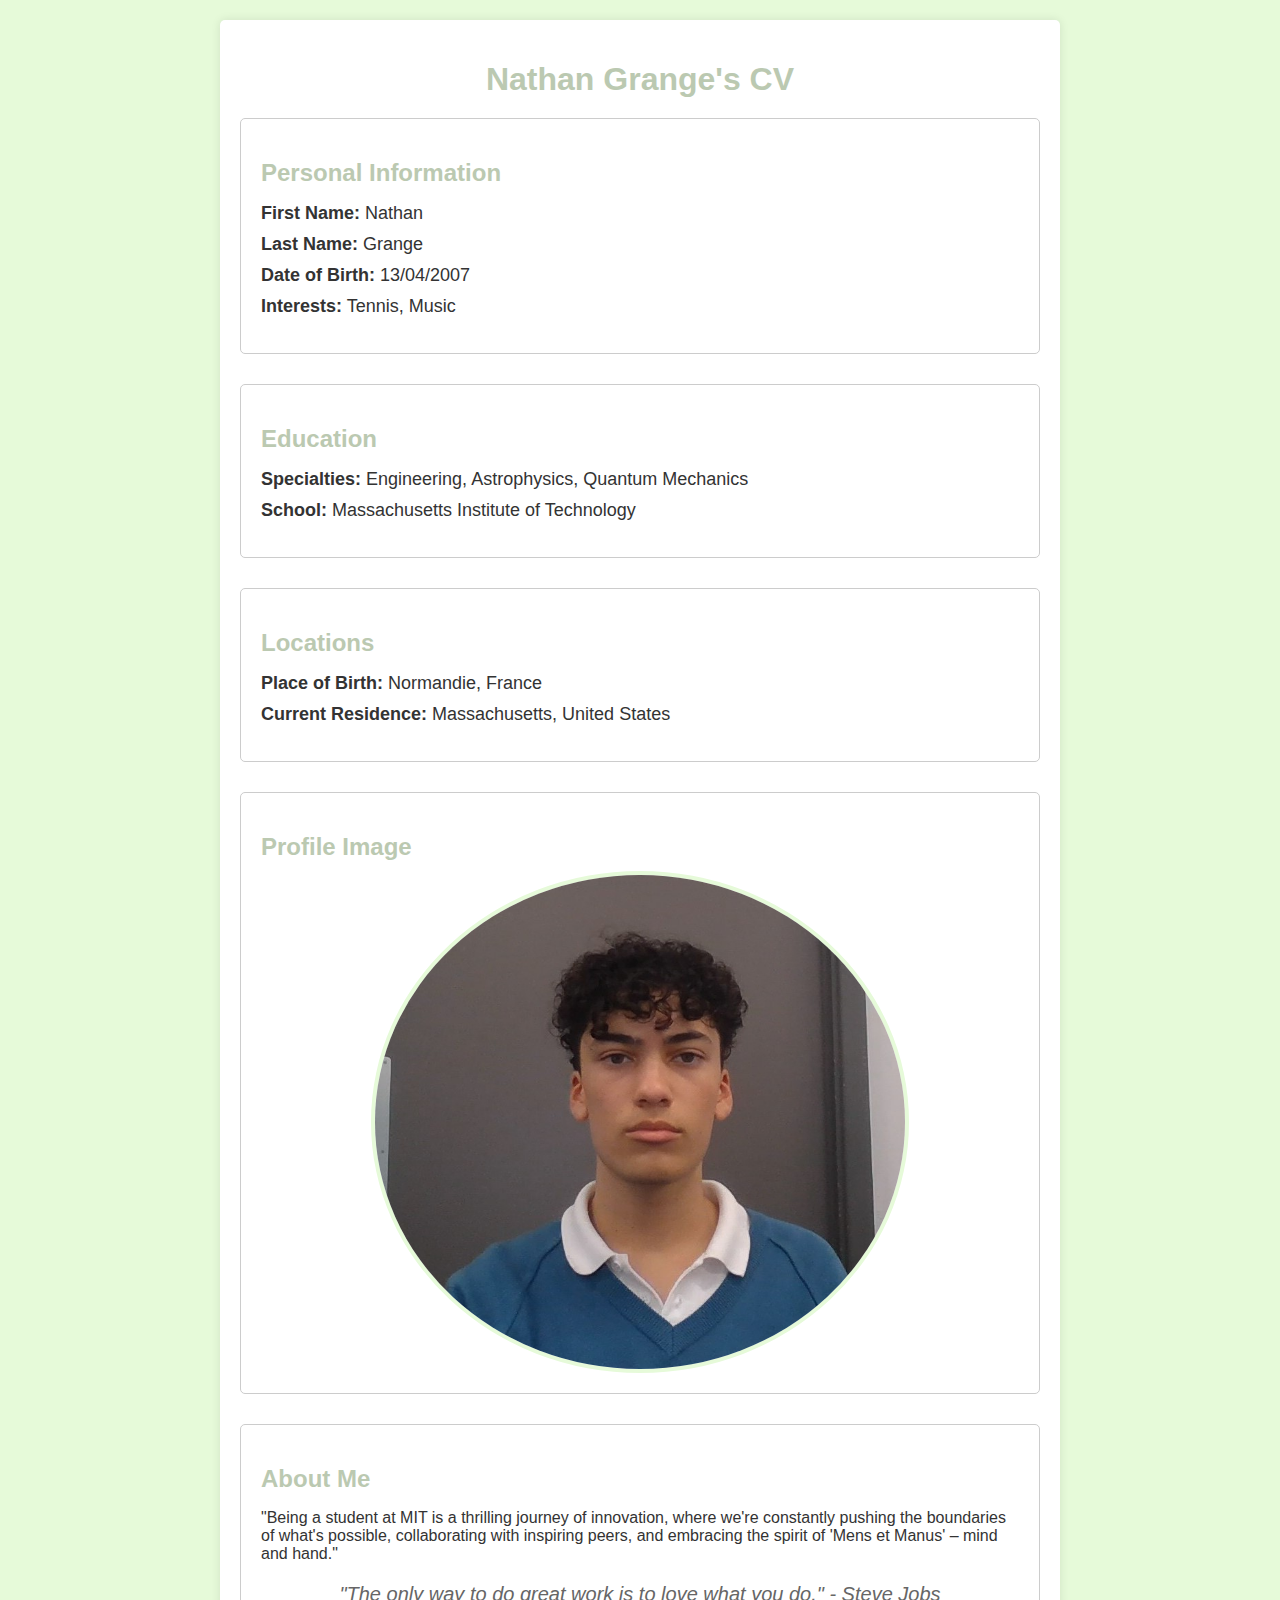
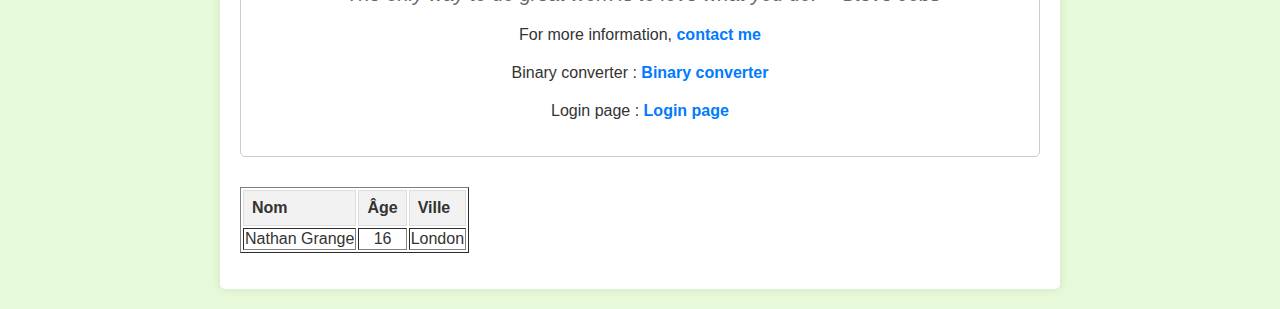
==== index.html @ 71c50f1a "Update index.html" ====
<!DOCTYPE html>
<html>
<head>
    <title>Nathan Grange's CV</title>
    <link rel="stylesheet" type="text/css" href="style.css">
</head>
<body>
    <div class="cv-container">
        <h1>Nathan Grange's CV</h1>

        <!-- Section Personal Information -->
        <div class="section">
            <h2>Personal Information</h2>
            <ul>
                <li><strong>First Name:</strong> Nathan</li>
                <li><strong>Last Name:</strong> Grange</li>
                <li><strong>Date of Birth:</strong> 13/04/2007</li>
                <li><strong>Interests:</strong> Tennis, Music</li>
            </ul>
        </div>

        <!-- Section Education -->
        <div class="section">
            <h2>Education</h2>
            <ul>
                <li><strong>Specialties:</strong> Engineering, Astrophysics, Quantum Mechanics</li>
                <li><strong>School:</strong> Massachusetts Institute of Technology</li>
            </ul>
        </div>

        <!-- Section Locations -->
        <div class="section">
            <h2>Locations</h2>
            <ul>
                <li><strong>Place of Birth:</strong> Normandie, France</li>
                <li><strong>Current Residence:</strong> Massachusetts, United States</li>
            </ul>
        </div>

        <!-- Section Profile Image -->
        <div class="section">
            <h2>Profile Image</h2>
            <img class="profile-image" src="WIN_20230929_15_43_24_Pro.jpg" alt="Nathan Grange's Profile Image">
        </div>

        <!-- Section About Me -->
        <div class="section bg-color-section">
            <h2>About Me</h2>
            <p>"Being a student at MIT is a thrilling journey of innovation, where we're constantly pushing the boundaries of what's possible, collaborating with inspiring peers, and embracing the spirit of 'Mens et Manus' – mind and hand."</p>
            <p class="quote">"The only way to do great work is to love what you do." - Steve Jobs</p>
            <p class="cv-link a">For more information, <a href="https://forms.gle/RkjoxZdDaxjKXzFV6">contact me</a>
            <p class="cv-link a">Binary converter : <a href="https://oonathanoo.github.io/Convertisseur-binaire/">Binary converter</a>
            <p class="cv-link a">Login page : <a href="login.html/">Login page</a></p>
        </div>
        <!-- Section table -->
        <div class="table">
                <table border="1">
        <tr>
            <th>Nom</th>
            <th>Âge</th>
            <th>Ville</th>
        </tr>
        <tr>
            <td>Nathan Grange</td>
            <td>16</td>
            <td>London</td>
        </tr>

    </table>
        </div>
</body>
</html></p>
---- style.css ----
/* Style for the body of the page */
body {
    font-family: 'Helvetica', sans-serif;
    margin: 0;
    padding: 0;
    background-color: #e6fad9;
    color: #333;
}

/* Style for the main container */
.cv-container {
    max-width: 800px;
    margin: 20px auto;
    padding: 20px;
    background-color: #fff;
    border-radius: 5px;
    box-shadow: 0 0 10px rgba(0, 0, 0, 0.1);
}

/* Style for the title */
h1 {
    color: #bbc9b1;
    font-size: 32px;
    text-align: center;
    margin-bottom: 20px;
}

/* Style for sections */
.section {
    margin-bottom: 30px;
    padding: 20px;
    border: 1px solid #ccc;
    border-radius: 5px;
    background-color: ##bbc9b1;
}

/* Style for section titles */
.section h2 {
    color: #bbc9b1;
    font-size: 24px;
    margin-bottom: 10px;
}

/* Style for list items */
ul {
    list-style: none;
    padding: 0;
}

li {
    margin-bottom: 10px;
    font-size: 18px;
}

/* Style for the profile image */
.profile-image {
    max-width: 70%;
    display: block;
    margin: 0 auto;
    border-radius: 50%;
    border: 4px solid #e6fad9;
}

/* Style for links */
a {
    color: ##bbc9b1;
    text-decoration: none;
    font-weight: bold;
}

/* Style for the quote text */
.quote {
    font-style: italic;
    font-size: 20px;
    text-align: center;
    color: #666;
}

.cv-link {
    text-align: center; /* Centrer le lien horizontalement */
    margin-top: 20px; /* Marge en haut du lien */
}

.cv-link a {
    text-decoration: none; /* Supprimer la décoration du lien (soulignement par défaut) */
    color: #007BFF; /* Couleur du lien */
    font-weight: bold; /* Texte en gras */
}
.table {
    border-collapse: collapse; /* Fusionner les bordures de cellules */
    width: 100%;
    margin: 0 auto;
    text-align: center;
}

.table th, .custom-table td {
    border: 1px solid #ddd; /* Bordures autour des cellules */
    padding: 8px; /* Espace à l'intérieur des cellules */
    text-align: left; /* Alignement du texte à gauche */
}

.table th {
    background-color: #f2f2f2; /* Couleur de fond pour les en-têtes de colonnes */
}
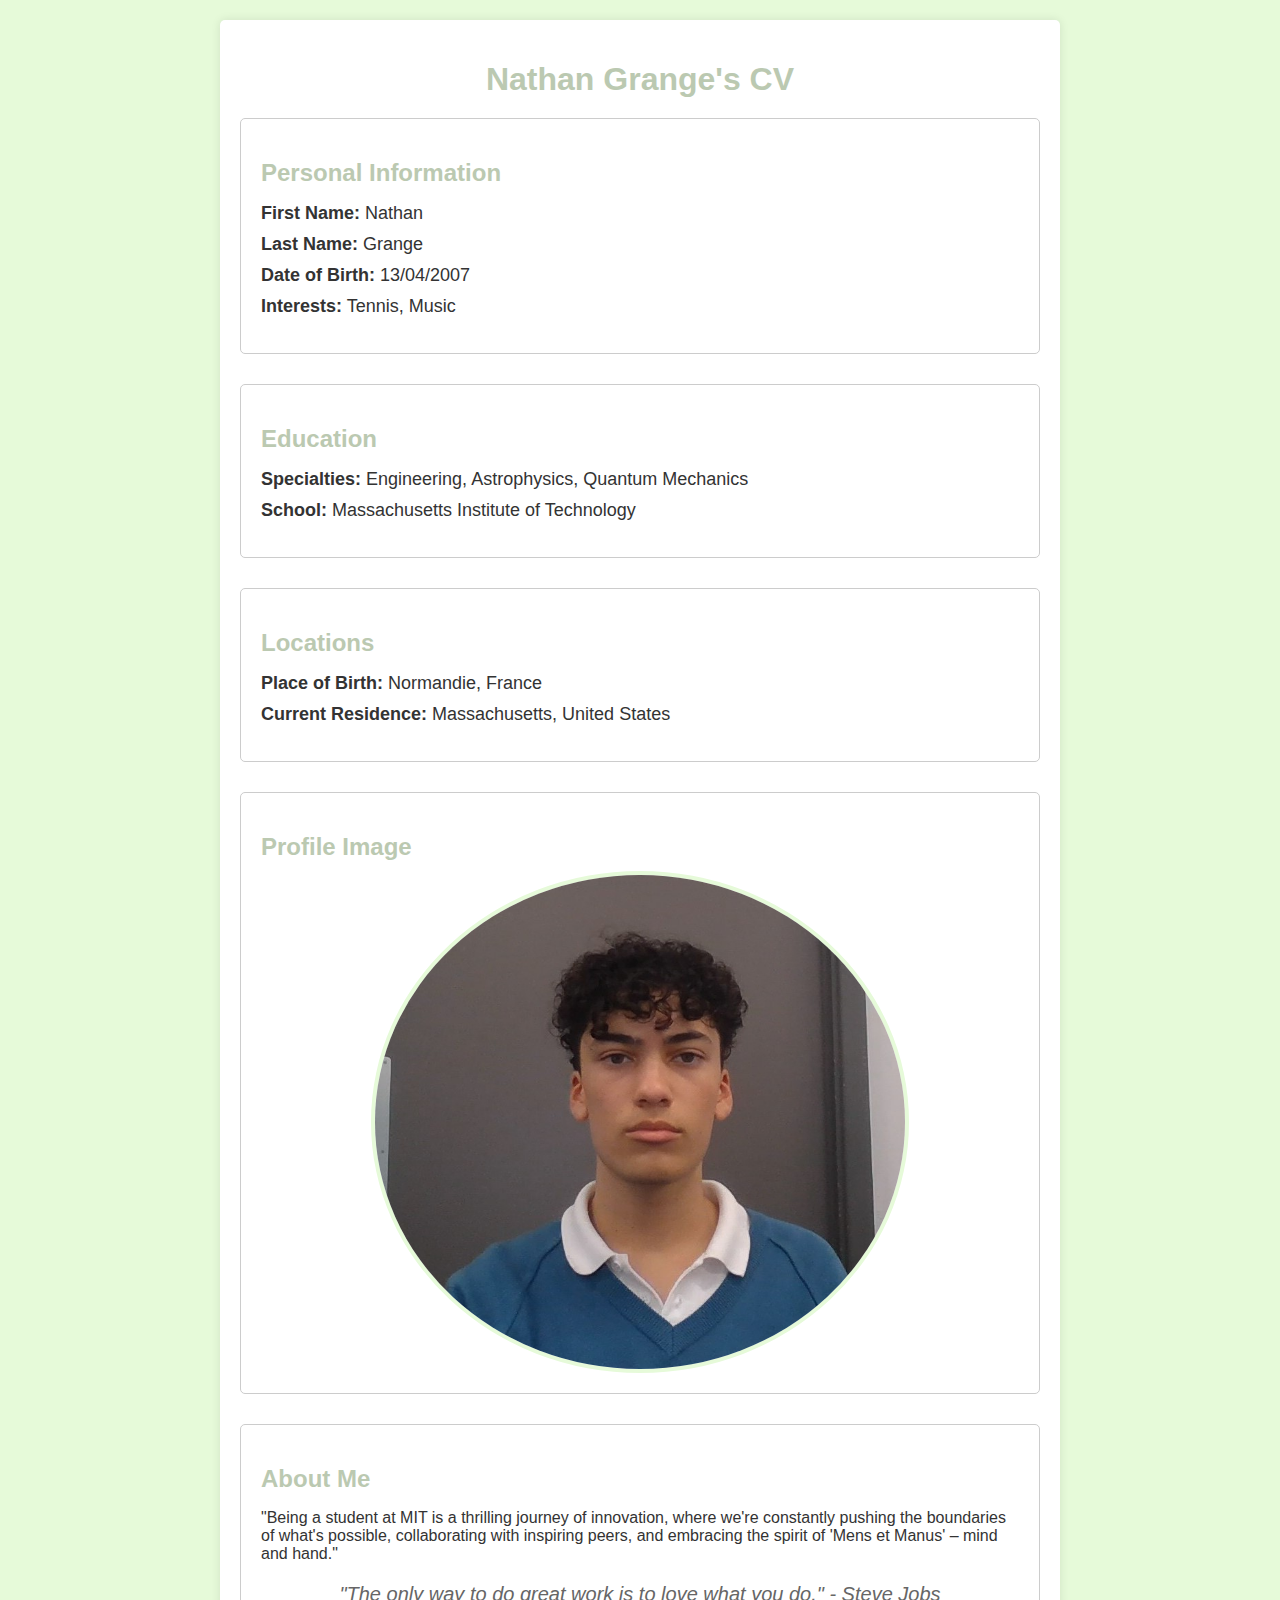
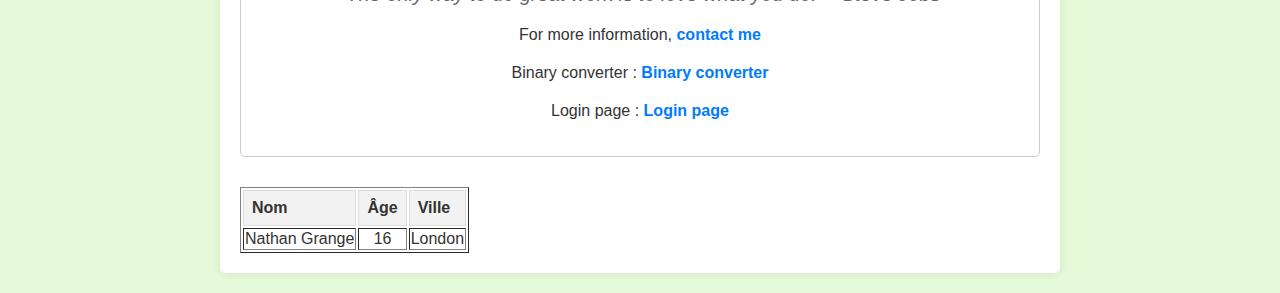
==== commit df22b361: "Update index.html" ====
--- a/index.html
+++ b/index.html
@@ -49,8 +49,8 @@
             <p>"Being a student at MIT is a thrilling journey of innovation, where we're constantly pushing the boundaries of what's possible, collaborating with inspiring peers, and embracing the spirit of 'Mens et Manus' – mind and hand."</p>
             <p class="quote">"The only way to do great work is to love what you do." - Steve Jobs</p>
             <p class="cv-link a">For more information, <a href="https://forms.gle/RkjoxZdDaxjKXzFV6">contact me</a>
-            <p class="cv-link a">Binary converter : <a href="https://oonathanoo.github.io/Convertisseur-binaire/">Binary converter</a>
-            <p class="cv-link a">Login page : <a href="login.html/">Login page</a></p>
+            <p class="cv-link a">Binary converter : <a href="oONathanOo/binary.html">Binary converter</a>
+            <p class="cv-link a">Login page : <a href="oONathanOo/login.html">Login page</a></p>
         </div>
         <!-- Section table -->
         <div class="table">
@@ -69,4 +69,4 @@
     </table>
         </div>
 </body>
-</html></p>
+</html>
